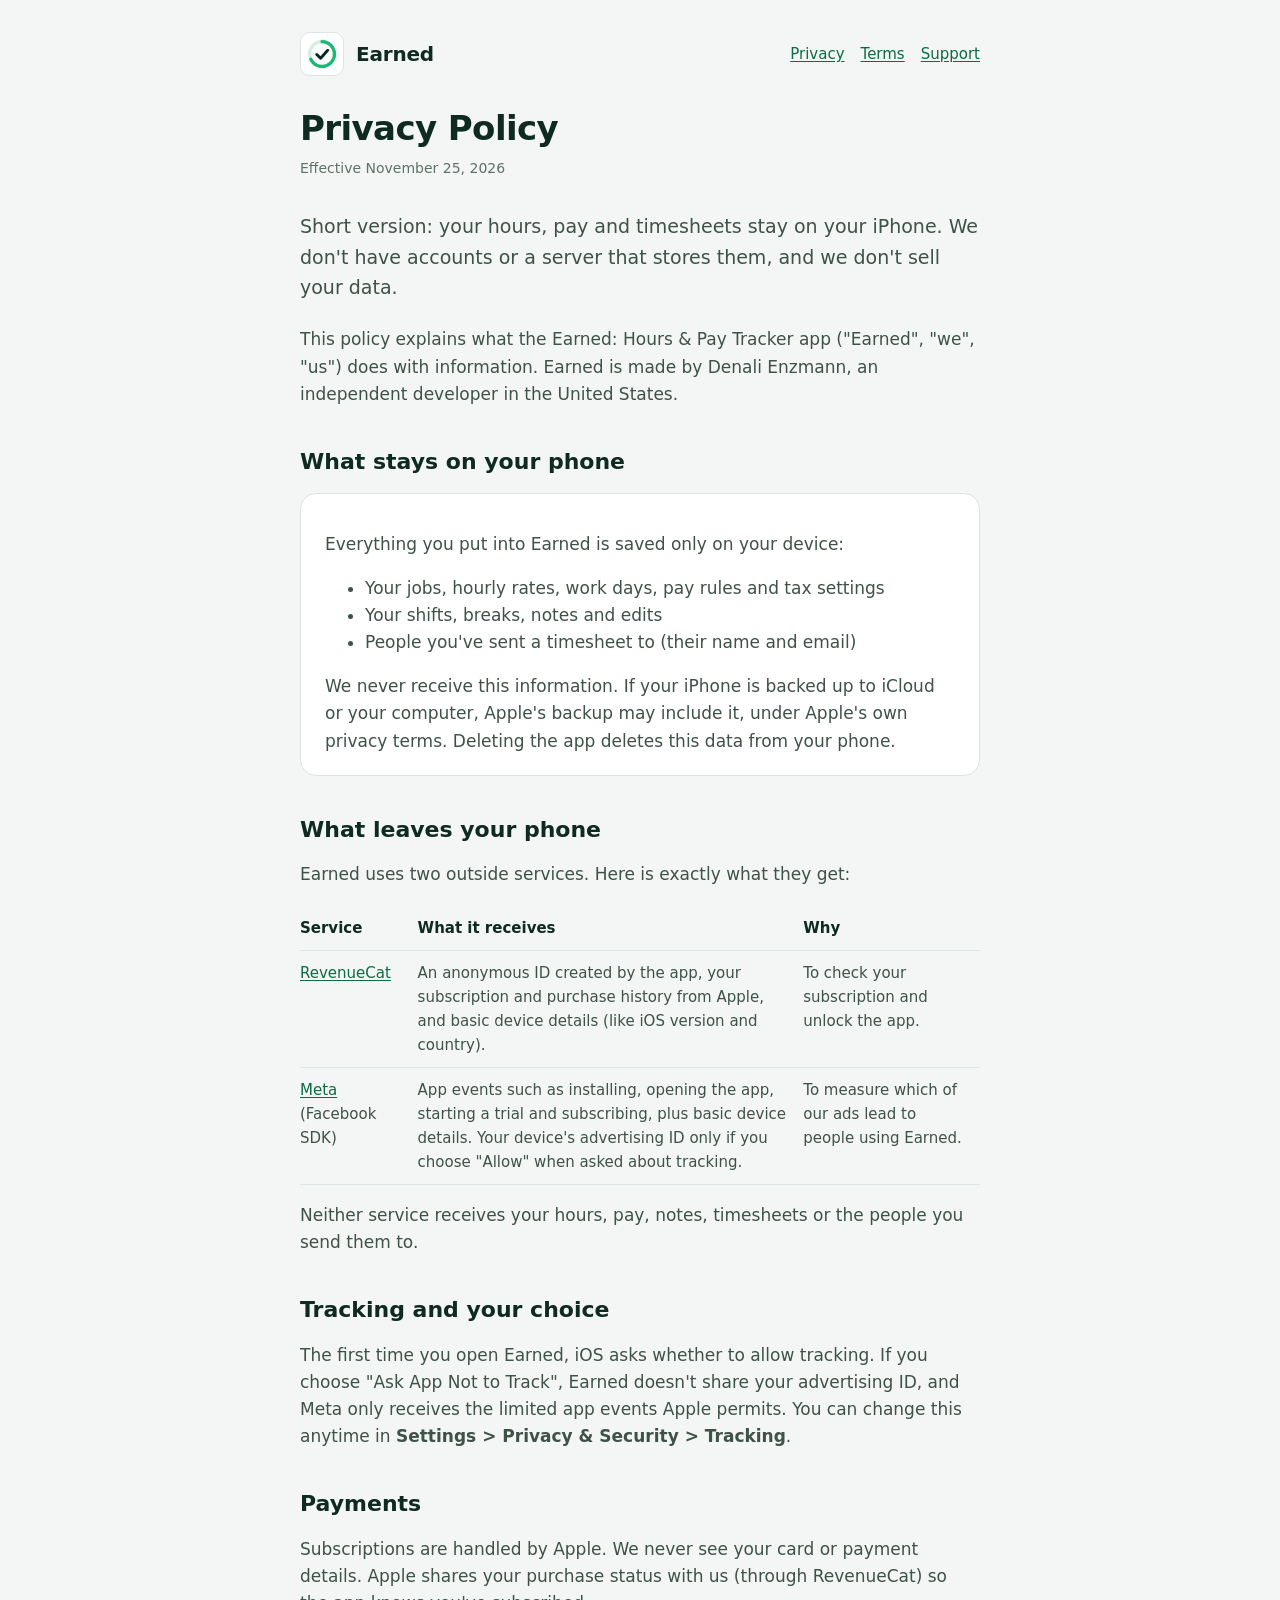
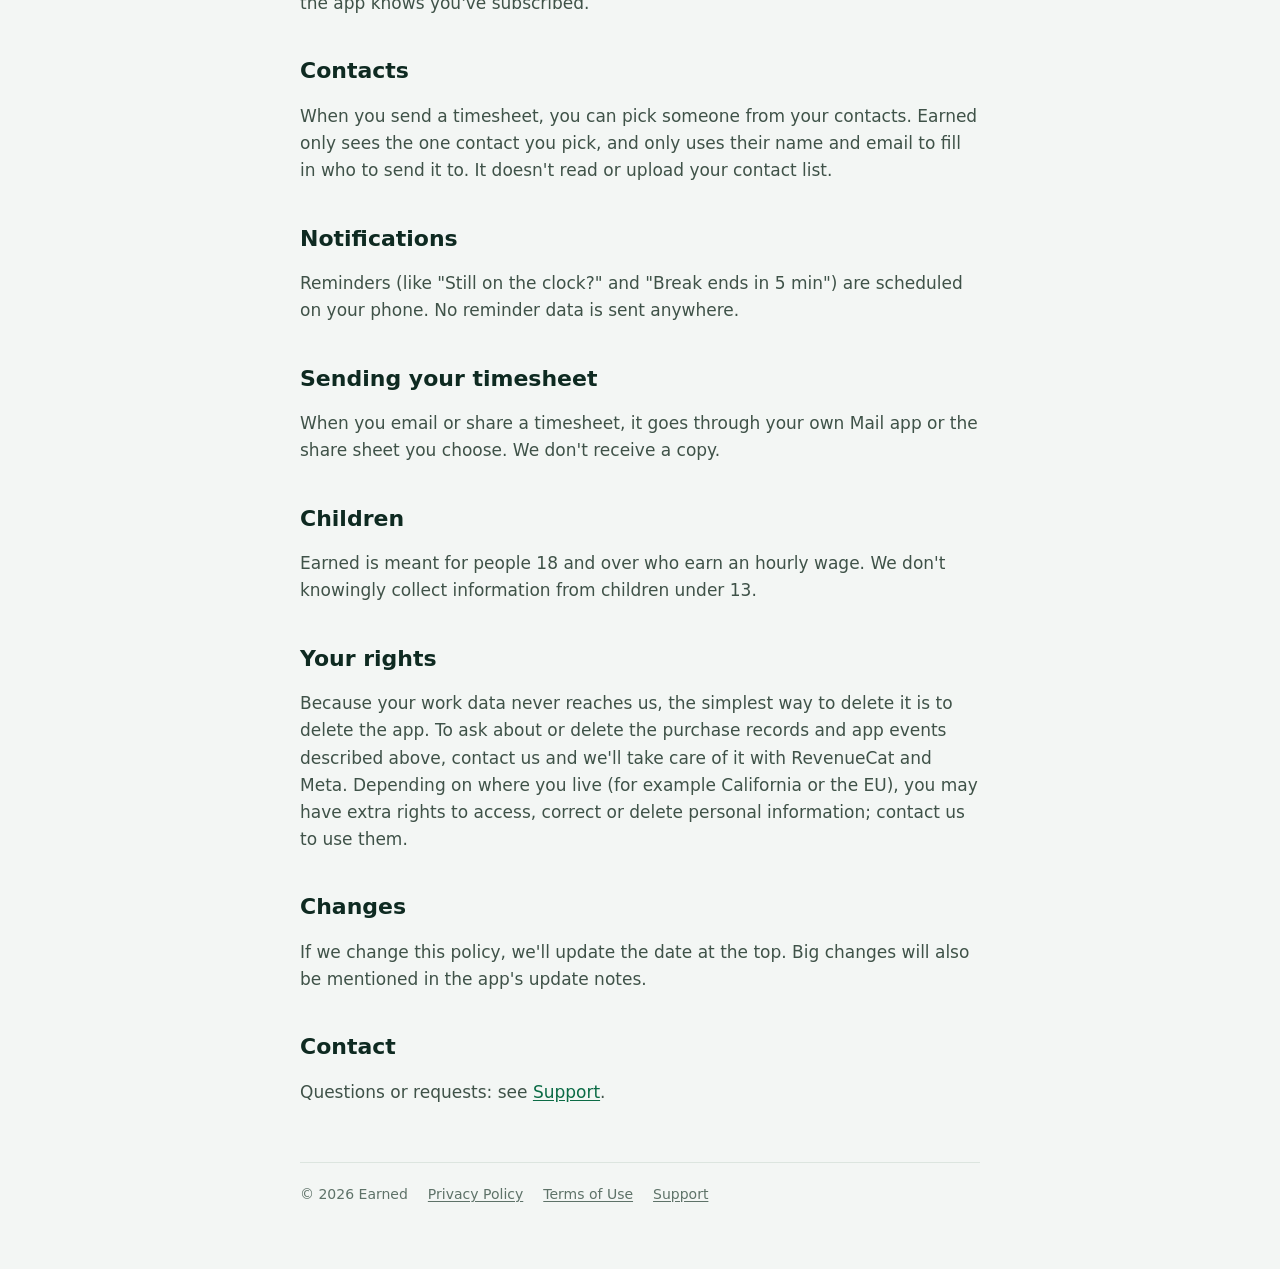
==== privacy/index.html @ 61e1c76c "Earned website: home and support, privacy policy, terms of use Co-Authored-By: Claude Opus 5.5 <nore" ====
<!doctype html>
<html lang="en">
<head>
<meta charset="utf-8">
<meta name="viewport" content="width=device-width, initial-scale=1">
<title>Privacy Policy · Earned</title>
<meta name="description" content="How Earned: Hours &amp; Pay Tracker handles your data. Your hours and pay stay on your iPhone.">
<link rel="icon" href="../icon.png">
<link rel="stylesheet" href="../style.css">
</head>
<body>
<div class="wrap">
<header class="site">
  <a class="brand" href="../"><img src="../icon.png" alt=""><span class="name">Earned</span></a>
  <nav><a href="../privacy/">Privacy</a><a href="../terms/">Terms</a><a href="../#support">Support</a></nav>
</header>

<main>
<h1>Privacy Policy</h1>
<p class="meta">Effective November 25, 2026</p>

<p class="lede">Short version: your hours, pay and timesheets stay on your iPhone. We don't have accounts or a server that stores them, and we don't sell your data.</p>

<p>This policy explains what the Earned: Hours &amp; Pay Tracker app ("Earned", "we", "us") does with information. Earned is made by Denali Enzmann, an independent developer in the United States.</p>

<h2>What stays on your phone</h2>
<div class="card">
  <p>Everything you put into Earned is saved only on your device:</p>
  <ul>
    <li>Your jobs, hourly rates, work days, pay rules and tax settings</li>
    <li>Your shifts, breaks, notes and edits</li>
    <li>People you've sent a timesheet to (their name and email)</li>
  </ul>
  <p>We never receive this information. If your iPhone is backed up to iCloud or your computer, Apple's backup may include it, under Apple's own privacy terms. Deleting the app deletes this data from your phone.</p>
</div>

<h2>What leaves your phone</h2>
<p>Earned uses two outside services. Here is exactly what they get:</p>
<div class="table-scroll">
<table>
  <thead><tr><th>Service</th><th>What it receives</th><th>Why</th></tr></thead>
  <tbody>
    <tr>
      <td><a href="https://www.revenuecat.com/privacy">RevenueCat</a></td>
      <td>An anonymous ID created by the app, your subscription and purchase history from Apple, and basic device details (like iOS version and country).</td>
      <td>To check your subscription and unlock the app.</td>
    </tr>
    <tr>
      <td><a href="https://www.facebook.com/privacy/policy/">Meta</a> (Facebook SDK)</td>
      <td>App events such as installing, opening the app, starting a trial and subscribing, plus basic device details. Your device's advertising ID only if you choose "Allow" when asked about tracking.</td>
      <td>To measure which of our ads lead to people using Earned.</td>
    </tr>
  </tbody>
</table>
</div>
<p>Neither service receives your hours, pay, notes, timesheets or the people you send them to.</p>

<h2>Tracking and your choice</h2>
<p>The first time you open Earned, iOS asks whether to allow tracking. If you choose "Ask App Not to Track", Earned doesn't share your advertising ID, and Meta only receives the limited app events Apple permits. You can change this anytime in <strong>Settings &gt; Privacy &amp; Security &gt; Tracking</strong>.</p>

<h2>Payments</h2>
<p>Subscriptions are handled by Apple. We never see your card or payment details. Apple shares your purchase status with us (through RevenueCat) so the app knows you've subscribed.</p>

<h2>Contacts</h2>
<p>When you send a timesheet, you can pick someone from your contacts. Earned only sees the one contact you pick, and only uses their name and email to fill in who to send it to. It doesn't read or upload your contact list.</p>

<h2>Notifications</h2>
<p>Reminders (like "Still on the clock?" and "Break ends in 5 min") are scheduled on your phone. No reminder data is sent anywhere.</p>

<h2>Sending your timesheet</h2>
<p>When you email or share a timesheet, it goes through your own Mail app or the share sheet you choose. We don't receive a copy.</p>

<h2>Children</h2>
<p>Earned is meant for people 18 and over who earn an hourly wage. We don't knowingly collect information from children under 13.</p>

<h2>Your rights</h2>
<p>Because your work data never reaches us, the simplest way to delete it is to delete the app. To ask about or delete the purchase records and app events described above, contact us and we'll take care of it with RevenueCat and Meta. Depending on where you live (for example California or the EU), you may have extra rights to access, correct or delete personal information; contact us to use them.</p>

<h2>Changes</h2>
<p>If we change this policy, we'll update the date at the top. Big changes will also be mentioned in the app's update notes.</p>

<h2>Contact</h2>
<p>Questions or requests: see <a href="../#support">Support</a>.</p>
</main>

<footer class="site">
  <span>© 2026 Earned</span>
  <a href="../privacy/">Privacy Policy</a>
  <a href="../terms/">Terms of Use</a>
  <a href="../#support">Support</a>
</footer>
</div>
</body>
</html>
---- style.css ----
/* Earned — Paper & Mint, matching the app. */
:root {
  --canvas: #F3F6F4;
  --surface: #FFFFFF;
  --ink: #0E2A21;
  --ink2: #3F5248;
  --ink3: #5E7268;
  --line: #DCE5DF;
  --accent: #0B6B45;
  --mint: #1FB873;
}
@media (prefers-color-scheme: dark) {
  :root {
    --canvas: #0B1310;
    --surface: #141F1A;
    --ink: #ECF3EF;
    --ink2: #B9C8C0;
    --ink3: #93A69C;
    --line: #24332C;
    --accent: #2FD68A;
  }
}
* { box-sizing: border-box; }
html { -webkit-text-size-adjust: 100%; }
body {
  margin: 0;
  background: var(--canvas);
  color: var(--ink);
  font: 17px/1.6 -apple-system, BlinkMacSystemFont, "Inter", "Segoe UI", system-ui, sans-serif;
}
a { color: var(--accent); text-underline-offset: 2px; }
a:hover { text-decoration-thickness: 2px; }
.wrap { max-width: 720px; margin: 0 auto; padding: 24px 20px 64px; }
header.site { display: flex; align-items: center; gap: 12px; padding: 8px 0 32px; }
header.site a.brand { display: flex; align-items: center; gap: 12px; color: var(--ink); text-decoration: none; }
header.site img { width: 44px; height: 44px; border-radius: 10px; border: 1px solid var(--line); }
header.site .name { font-weight: 700; font-size: 20px; letter-spacing: -0.2px; }
header.site nav { margin-left: auto; display: flex; gap: 16px; font-size: 15px; }
h1 { font-size: 34px; line-height: 1.2; letter-spacing: -0.6px; margin: 0 0 8px; }
h2 { font-size: 22px; line-height: 1.3; margin: 40px 0 8px; }
h3 { font-size: 18px; margin: 24px 0 4px; }
p, li { color: var(--ink2); }
.lede { font-size: 19px; color: var(--ink2); margin: 0 0 24px; }
.meta { font-size: 14px; color: var(--ink3); margin: 0 0 32px; }
.card {
  background: var(--surface);
  border: 1px solid var(--line);
  border-radius: 16px;
  padding: 20px 24px;
  margin: 16px 0;
}
.card h3:first-child { margin-top: 0; }
.card p:last-child, .card ul:last-child { margin-bottom: 0; }
table { width: 100%; border-collapse: collapse; font-size: 15px; }
th, td { text-align: left; vertical-align: top; padding: 10px 12px 10px 0; border-bottom: 1px solid var(--line); }
th { color: var(--ink); font-weight: 600; }
td { color: var(--ink2); }
.table-scroll { overflow-x: auto; }
footer.site { margin-top: 56px; padding-top: 20px; border-top: 1px solid var(--line); font-size: 14px; color: var(--ink3); display: flex; flex-wrap: wrap; gap: 8px 20px; }
footer.site a { color: var(--ink3); }
@media (max-width: 480px) {
  h1 { font-size: 28px; }
  header.site nav { gap: 12px; }
}
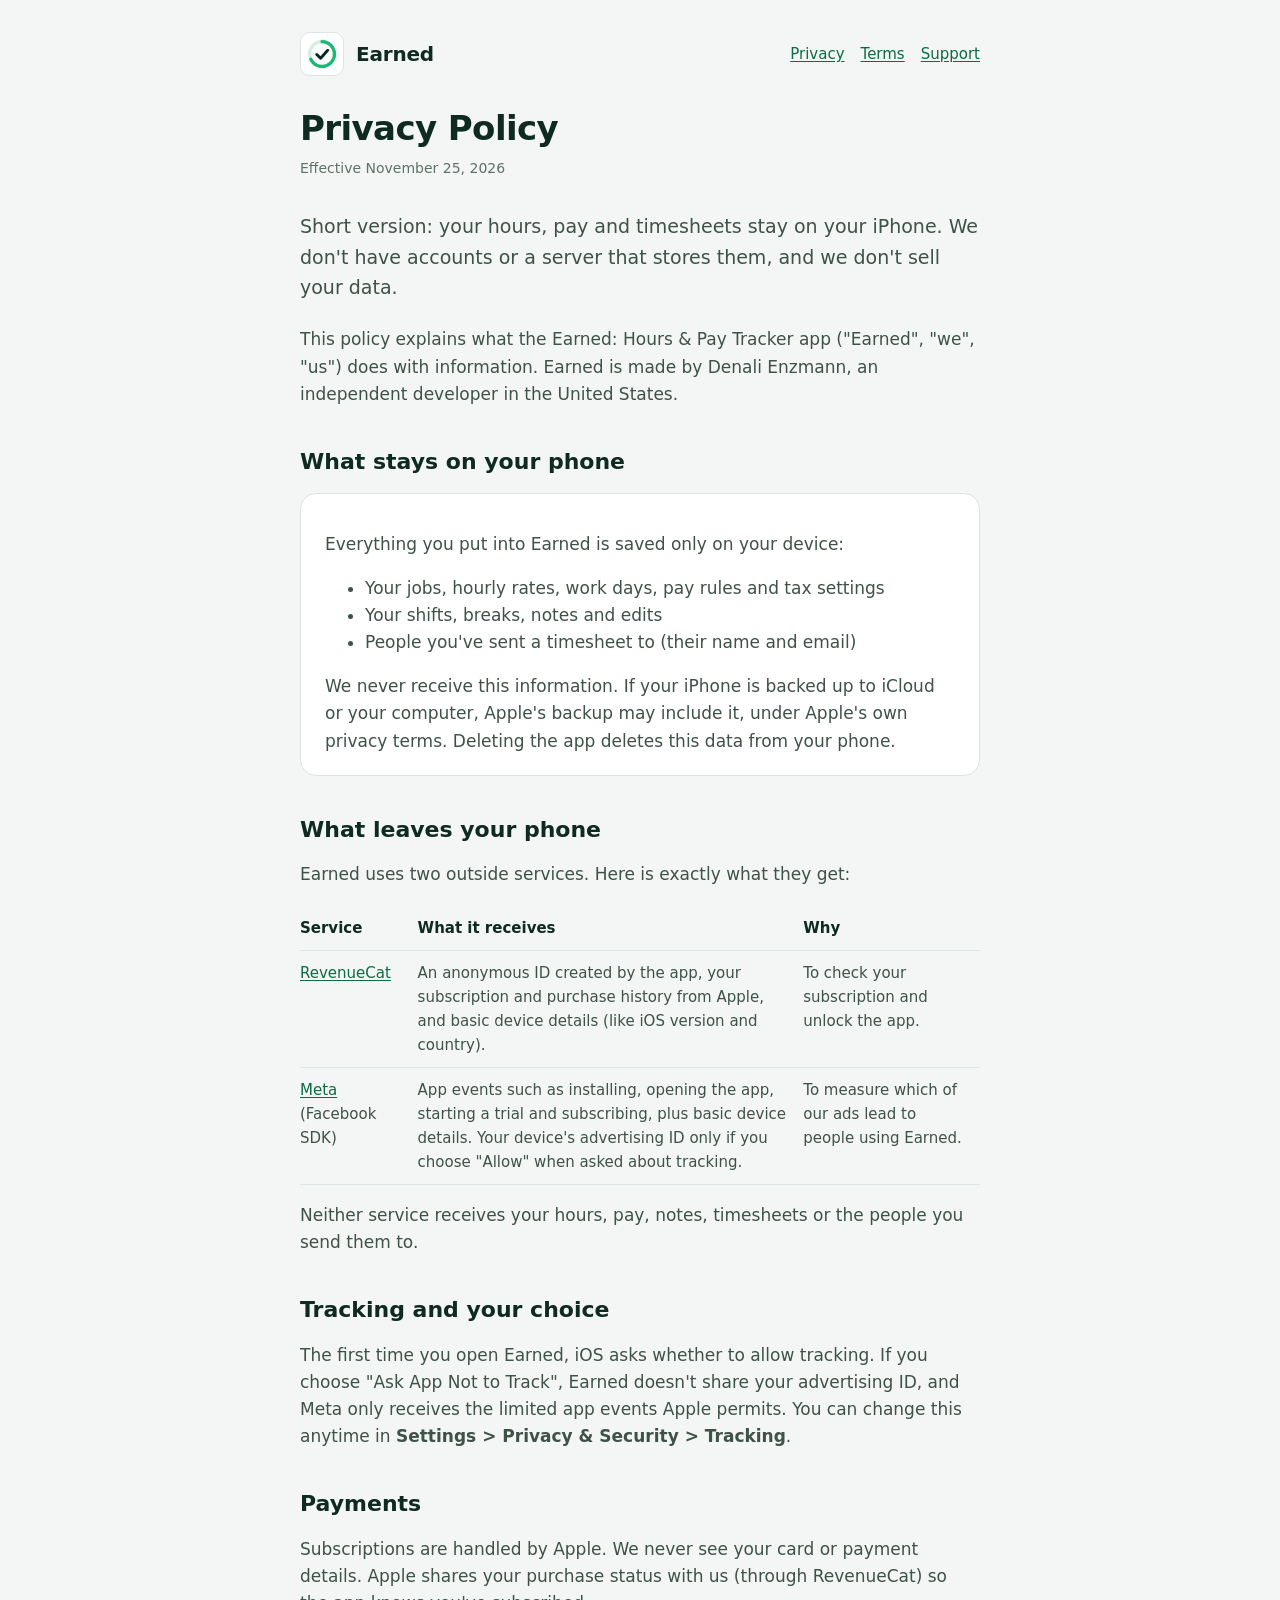
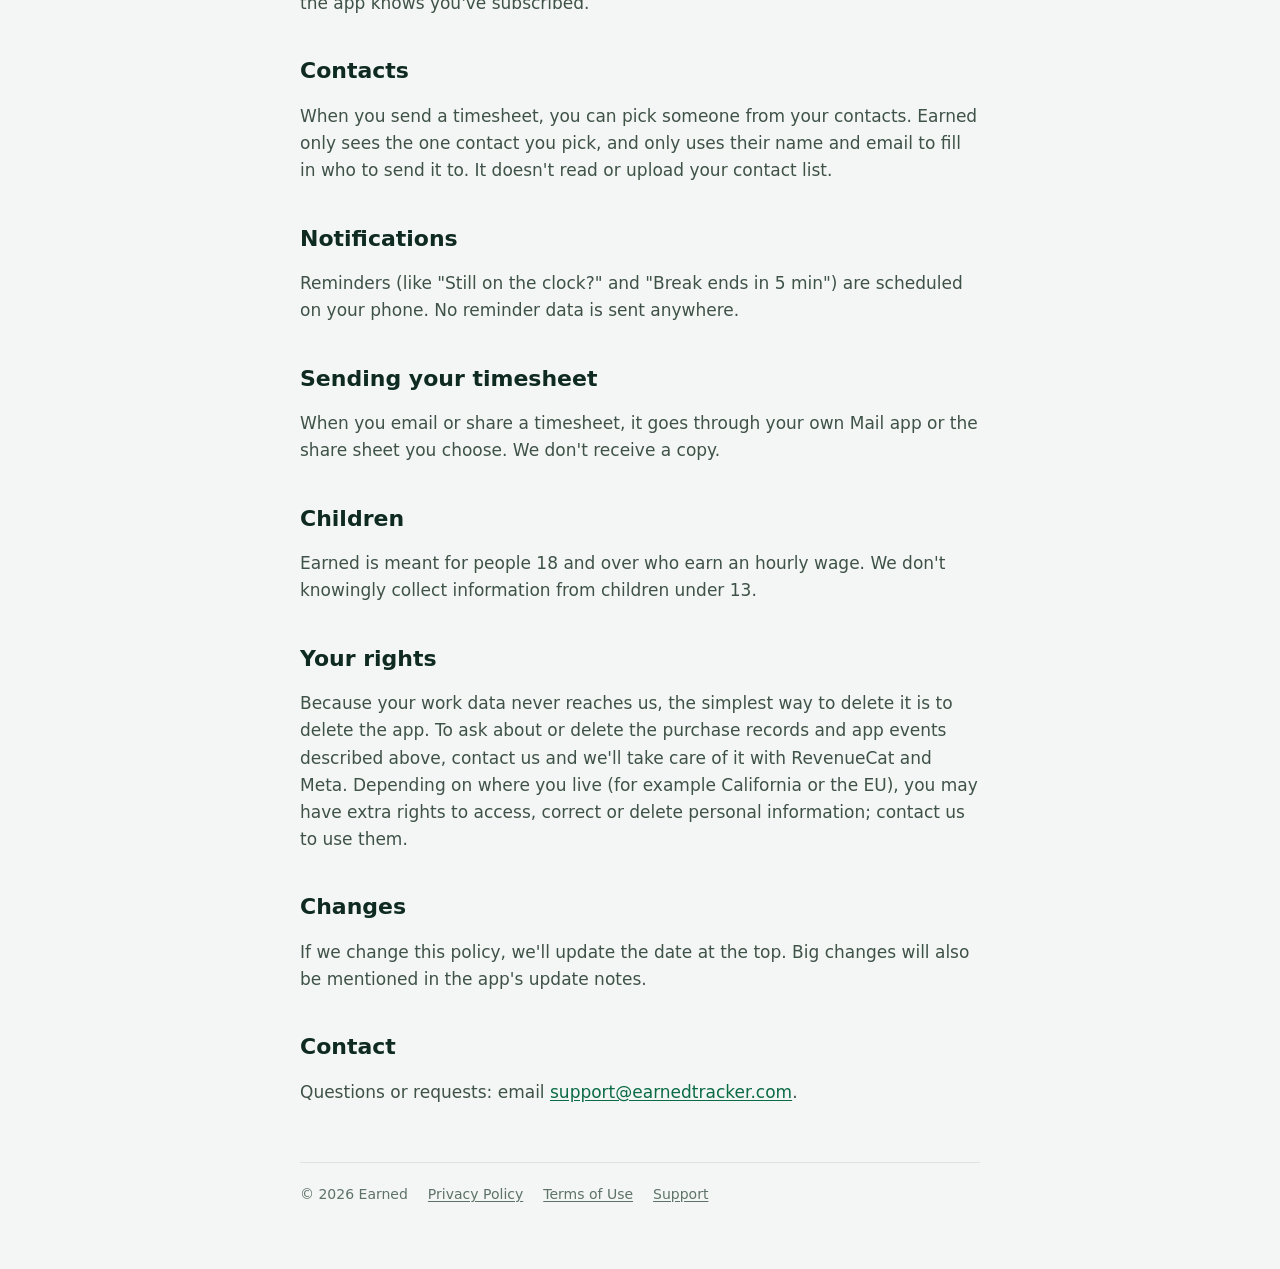
==== commit e83c202d: "Add support@earnedtracker.com Co-Authored-By: Claude Opus 5.5 <noreply@anthropic.com>" ====
--- a/privacy/index.html
+++ b/privacy/index.html
@@ -80,7 +80,7 @@
 <p>If we change this policy, we'll update the date at the top. Big changes will also be mentioned in the app's update notes.</p>
 
 <h2>Contact</h2>
-<p>Questions or requests: see <a href="../#support">Support</a>.</p>
+<p>Questions or requests: email <a href="mailto:support@earnedtracker.com">support@earnedtracker.com</a>.</p>
 </main>
 
 <footer class="site">
